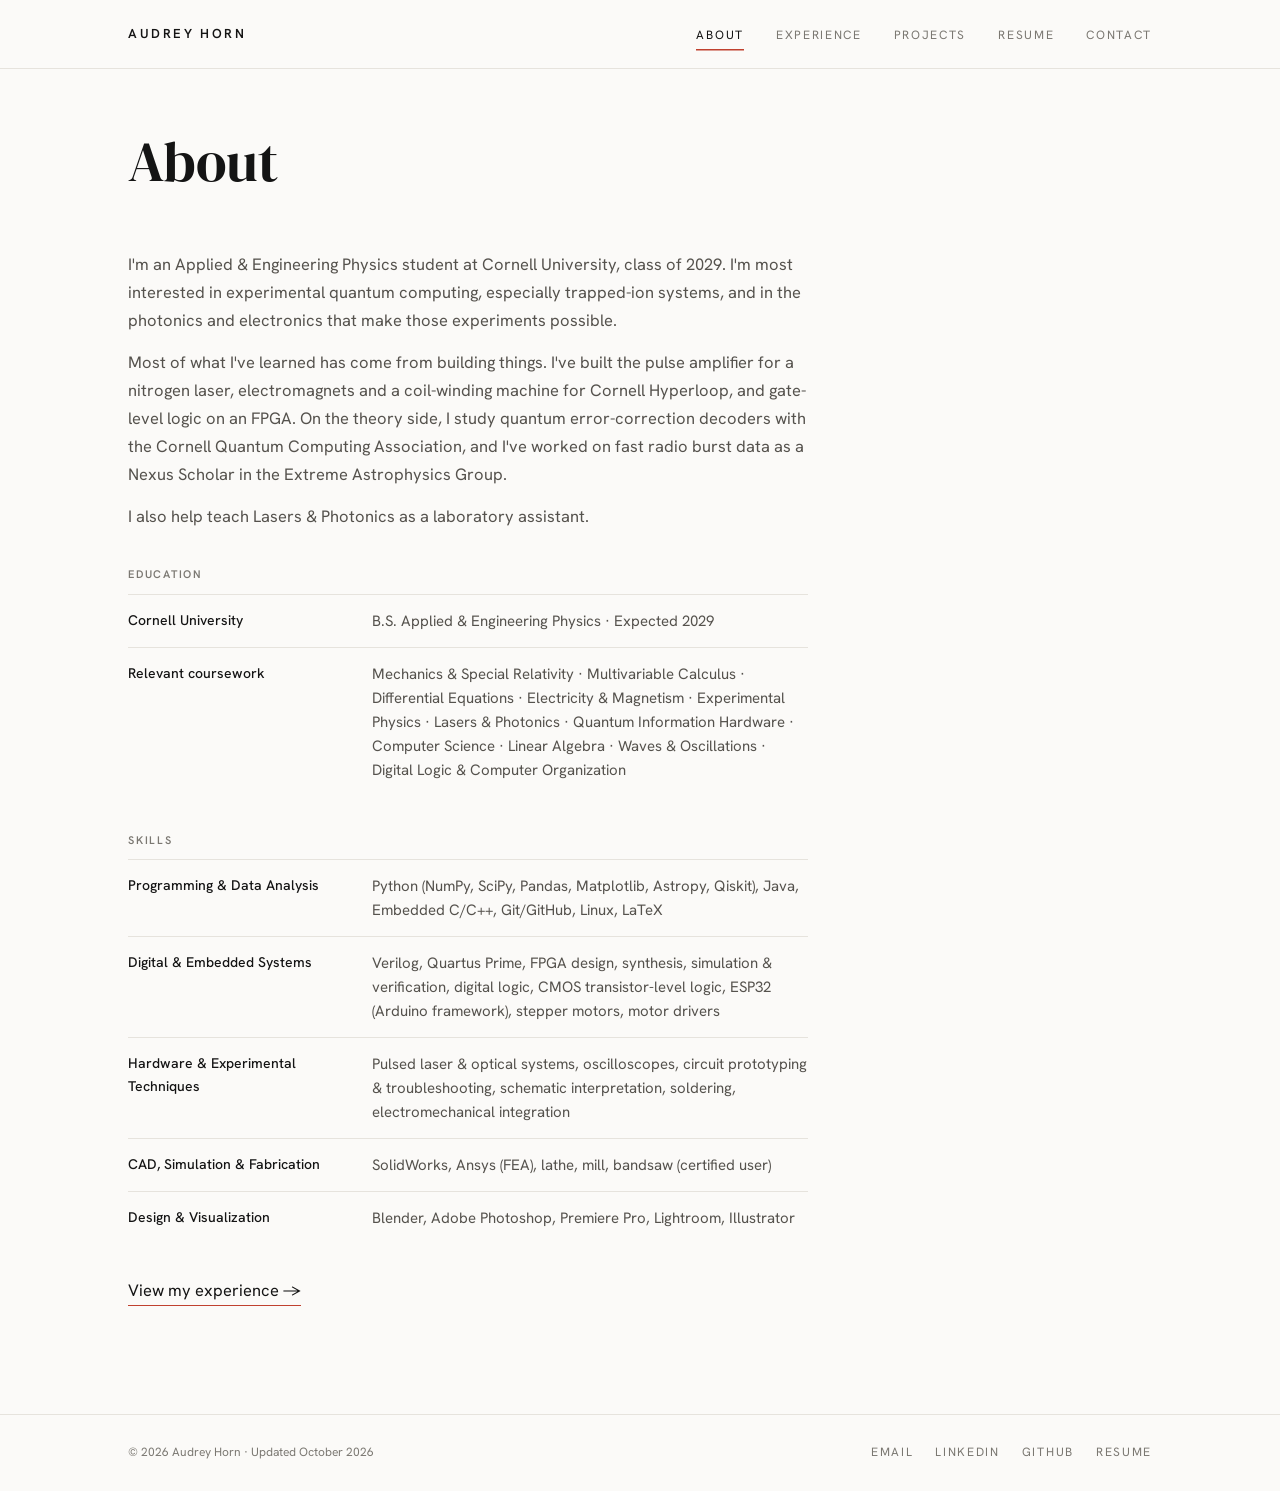
==== about.html @ 99f57e81 "Add files via upload Initial site" ====
<!doctype html>
<html lang="en">
<head>
  <meta charset="utf-8">
  <meta name="viewport" content="width=device-width, initial-scale=1">
  <title>About · Audrey Horn</title>
  <meta name="description" content="About Audrey Horn: Applied &amp; Engineering Physics at Cornell, interested in experimental quantum computing, photonics, and hardware.">
  <meta property="og:title" content="About · Audrey Horn">
  <meta property="og:description" content="About Audrey Horn: Applied &amp; Engineering Physics at Cornell, interested in experimental quantum computing, photonics, and hardware.">
  <link rel="icon" href="assets/img/favicon.svg" type="image/svg+xml">
  <link rel="preconnect" href="https://fonts.googleapis.com">
  <link rel="preconnect" href="https://fonts.gstatic.com" crossorigin>
  <link href="https://fonts.googleapis.com/css2?family=DM+Serif+Display&family=Hanken+Grotesk:wght@400;500;600&family=IBM+Plex+Mono:wght@400;500&display=swap" rel="stylesheet">
  <link rel="stylesheet" href="assets/css/style.css">
</head>
<body data-root="" data-page="about">
  <header id="site-nav"></header>
  <main class="wrap">
    <div class="page-head">
      <h1>About</h1>
    </div>
    <div class="about-grid">
      <div class="prose">
        <p>I'm an Applied &amp; Engineering Physics student at Cornell University, class of 2029. I'm most interested in experimental quantum computing, especially trapped-ion systems, and in the photonics and electronics that make those experiments possible.</p>
        <p>Most of what I've learned has come from building things. I've built the pulse amplifier for a nitrogen laser, electromagnets and a coil-winding machine for Cornell Hyperloop, and gate-level logic on an FPGA. On the theory side, I study quantum error-correction decoders with the Cornell Quantum Computing Association, and I've worked on fast radio burst data as a Nexus Scholar in the Extreme Astrophysics Group.</p>
        <p>I also help teach Lasers &amp; Photonics as a laboratory assistant.</p>
        <!-- Add a personal paragraph here: what got you into physics, what you do for fun, etc. -->

        <h2>Education</h2>
        <dl class="dl">
          <div><dt>Cornell University</dt><dd>B.S. Applied &amp; Engineering Physics · Expected 2029</dd></div>
          <div><dt>Relevant coursework</dt><dd id="coursework"></dd></div>
        </dl>

        <h2>Skills</h2>
        <dl class="dl" id="skills"></dl>

        <p style="margin-top:32px"><a class="link-arrow" href="experience.html" style="color:var(--ink)">View my experience →</a></p>
      </div>
      <div>
        <!-- To add a photo: put it at assets/img/portrait.jpg and uncomment the next line.
        <div class="portrait"><img src="assets/img/portrait.jpg" alt="Audrey Horn"></div>
        -->
      </div>
    </div>
  </main>

  <footer id="site-footer"></footer>
  <script src="assets/js/data.js"></script>
  <script src="assets/js/site.js"></script>
</body>
</html>
---- assets/css/style.css ----
/* ==========================================================
   Audrey Horn — site styles
   Colors and fonts live in :root; change them there.
   ========================================================== */
:root{
  --serif:'DM Serif Display',Georgia,serif;
  --sans:'Hanken Grotesk',system-ui,-apple-system,sans-serif;
  --mono:'IBM Plex Mono',ui-monospace,Menlo,monospace;
  --bg:#FBFAF8;
  --surface:#FFFFFF;
  --ink:#141414;
  --mut:#7b7872;
  --mut2:#55524d;
  --line:#e6e3dd;
  --acc:#C0412F;
  --acc-soft:#F7E6E2;
  --fig:#F1EFEA;
  --max:1120px;
  --gutter:48px;
}
*{box-sizing:border-box}
html{-webkit-text-size-adjust:100%}
body{margin:0;background:var(--bg);color:var(--ink);font:16px/1.6 var(--sans);-webkit-font-smoothing:antialiased;display:flex;flex-direction:column;min-height:100vh}
main{flex:1}
a{color:inherit}
img{max-width:100%;display:block}
::selection{background:var(--acc-soft)}
:focus-visible{outline:2px solid var(--acc);outline-offset:3px;border-radius:2px}
.wrap{max-width:var(--max);margin:0 auto;padding:0 var(--gutter)}
.sr-only{position:absolute;width:1px;height:1px;overflow:hidden;clip:rect(0 0 0 0);white-space:nowrap}

/* ---------- navigation ---------- */
.site-nav{border-bottom:1px solid var(--line);background:var(--bg);position:sticky;top:0;z-index:10}
.site-nav .wrap{display:flex;justify-content:space-between;align-items:center;height:68px}
.site-nav .brand{font-size:13px;letter-spacing:.2em;font-weight:600;text-decoration:none;text-transform:uppercase}
.site-nav ul{display:flex;gap:32px;list-style:none;margin:0;padding:0}
.site-nav ul a{font-size:12px;letter-spacing:.14em;color:var(--mut);text-decoration:none;text-transform:uppercase;padding:6px 0;transition:color .15s}
.site-nav ul a:hover{color:var(--ink)}
.site-nav ul a[aria-current="page"]{color:var(--ink);box-shadow:0 1.5px 0 var(--acc)}
.menu-btn{display:none;background:none;border:0;padding:8px;margin-right:-8px;cursor:pointer;color:var(--ink)}
.menu-btn span{display:block;width:20px;height:1.5px;background:currentColor;margin:5px 0;transition:transform .2s,opacity .2s}

/* ---------- footer ---------- */
.site-footer{border-top:1px solid var(--line);margin-top:96px}
.site-footer .wrap{display:flex;justify-content:space-between;align-items:center;flex-wrap:wrap;gap:12px;padding-top:28px;padding-bottom:28px;font-size:12px;color:var(--mut)}
.site-footer .links{display:flex;gap:22px;letter-spacing:.14em;text-transform:uppercase}
.site-footer a{text-decoration:none}
.site-footer a:hover{color:var(--ink)}

/* ---------- shared text pieces ---------- */
.link-arrow{text-decoration:none;padding-bottom:4px;border-bottom:1.5px solid var(--acc);transition:color .15s}
.link-arrow:hover{color:var(--acc)}
.caps{font-size:12px;letter-spacing:.14em;text-transform:uppercase;color:var(--mut)}
.caps a{text-decoration:none;transition:color .15s}
.caps a:hover{color:var(--acc)}
.eyebrow{font-size:11px;letter-spacing:.16em;text-transform:uppercase;color:var(--mut);margin:0 0 6px;font-weight:600}
.btn{display:inline-flex;align-items:center;gap:8px;font:500 14px var(--sans);padding:10px 18px;border-radius:6px;border:1px solid var(--line);background:var(--surface);color:var(--ink);text-decoration:none;cursor:pointer;transition:border-color .15s,color .15s}
.btn:hover{border-color:var(--acc);color:var(--acc)}
.btn.primary{background:var(--ink);color:#fff;border-color:var(--ink)}
.btn.primary:hover{background:var(--acc);border-color:var(--acc);color:#fff}

/* ---------- home ---------- */
.home{display:grid;grid-template-columns:minmax(0,1fr) minmax(0,1fr);gap:32px;align-items:center;min-height:calc(100vh - 68px - 120px);padding-top:56px;padding-bottom:40px}
.home h1{font:400 clamp(52px,6.6vw,86px)/.98 var(--serif);letter-spacing:-.02em;margin:0 0 20px}
.home .sub{color:var(--mut);font-size:17px;margin:0 0 18px}
.home .lede{color:var(--mut2);font-size:clamp(18px,1.7vw,20px);line-height:1.55;margin:0 0 32px;max-width:540px}
.home .ctas{display:flex;gap:30px;flex-wrap:wrap;font-size:17px}
.home .soc{display:flex;gap:22px;flex-wrap:wrap;margin-top:32px}

/* ---------- Bloch sphere (hero) ---------- */
.bloch{display:flex;flex-direction:column;align-items:center;user-select:none;-webkit-user-select:none}
.bloch .split{display:flex;align-items:center;gap:22px}
.bloch .float{animation:float 5s ease-in-out infinite}
@keyframes float{50%{transform:translateY(-8px)}}
.bloch canvas{display:block;width:220px;height:220px;cursor:pointer;border-radius:50%}
.bloch .shadow{width:100px;height:14px;border-radius:50%;background:radial-gradient(rgba(0,0,0,.13),rgba(0,0,0,0) 70%);margin:2px auto 0}
.bloch .cap{font:11px var(--mono);color:var(--mut);margin-top:14px;text-align:center}
.bloch .cap b{color:var(--acc);font-weight:500}
.bloch sup{font-size:.72em;color:var(--acc)}
.panel{width:240px;font:11.5px var(--mono);color:var(--mut2);font-variant-numeric:tabular-nums}
.panel h2{font:600 9.5px var(--sans);letter-spacing:.18em;color:var(--mut);margin:0 0 6px;text-transform:uppercase}
.panel section{padding:10px 0;border-top:1px solid var(--line)}
.panel section:first-child{border-top:0;padding-top:0}
.panel .ketsym{font-size:13px;color:var(--ink)}
.panel .ketnum{font-size:12.5px;color:var(--ink);margin-top:2px;white-space:nowrap}
.panel .s{color:var(--mut)}
.panel .bar{display:grid;grid-template-columns:34px 1fr 42px;gap:8px;align-items:center;margin:3px 0}
.panel .tr{height:4px;background:#eeeae4;border-radius:2px;position:relative;overflow:hidden}
.panel .tr i{position:absolute;top:0;bottom:0;left:0;background:var(--ink);border-radius:2px}
.panel .tr.c:after{content:"";position:absolute;left:50%;top:-2px;bottom:-2px;width:1px;background:#cfc9c0}
.panel .v{text-align:right;color:var(--ink)}
.panel .phase{display:flex;align-items:center;gap:12px}
.panel .phase h2{margin:0}
.panel .phase div div{color:var(--ink)}

/* ---------- page headers ---------- */
.page-head{padding-top:64px;padding-bottom:12px}
.page-head h1{font:400 clamp(40px,5.5vw,56px)/1.05 var(--serif);letter-spacing:-.01em;margin:0 0 10px}
.page-head p{color:var(--mut);margin:0;max-width:620px}

/* ---------- index lists (experience / projects) ---------- */
.group-title{font-size:11px;letter-spacing:.16em;text-transform:uppercase;color:var(--mut);margin:44px 0 6px;font-weight:600}
.rows{list-style:none;margin:0;padding:0;border-bottom:1px solid var(--line)}
.row a{display:grid;grid-template-columns:150px minmax(0,1fr) 24px;gap:24px;padding:20px 0;border-top:1px solid var(--line);align-items:baseline;text-decoration:none}
.row .when{font-size:13px;color:var(--mut)}
.row .what b{display:block;font-weight:500;font-size:18px;transition:color .15s}
.row .what span{display:block;font-size:14.5px;color:var(--mut)}
.row .what small{display:block;font-size:14px;color:var(--mut2);margin-top:6px}
.row .arrow{color:var(--acc);transition:transform .15s;justify-self:end}
.row a:hover b{color:var(--acc)}
.row a:hover .arrow{transform:translateX(4px)}
.tags{display:flex;flex-wrap:wrap;gap:6px;margin-top:10px}
.row .what .tags span,.tags span{display:inline-block;font-size:11.5px;color:var(--mut2);border:1px solid var(--line);border-radius:99px;padding:1px 10px;background:var(--surface)}

/* ---------- entry (detail) pages ---------- */
.crumb{font-size:11px;letter-spacing:.14em;text-transform:uppercase;color:var(--mut);text-decoration:none;display:inline-block;margin-bottom:20px}
.crumb b{color:var(--acc);font-weight:500}
.crumb:hover{color:var(--ink)}
.entry-sub{color:var(--mut);font-size:17px;margin:0}
.entry-grid{display:grid;grid-template-columns:minmax(0,1fr) 230px;gap:64px;margin-top:36px}
.prose{max-width:680px}
.prose h2{font-size:11px;letter-spacing:.16em;text-transform:uppercase;color:var(--mut);margin:36px 0 10px;font-weight:600}
.prose h2:first-child{margin-top:0}
.prose p,.prose li{color:var(--mut2);font-size:16.5px;line-height:1.7}
.prose p{margin:0 0 14px}
.prose ul{margin:0;padding-left:20px}
.prose li{margin-bottom:8px}
.prose li::marker{color:var(--acc)}
.prose a{color:var(--ink);text-decoration-color:var(--acc);text-underline-offset:3px}
.fig{margin:28px 0}
.fig .ph{aspect-ratio:16/9;border-radius:8px;background:var(--fig);display:flex;align-items:center;justify-content:center;font:12px var(--mono);color:var(--mut);text-align:center;padding:16px}
.fig a{display:block;border:1px solid var(--line);border-radius:8px;background:#fff;padding:12px;transition:border-color .15s}
.fig a:hover{border-color:var(--acc)}
.fig img{width:auto;max-width:100%;max-height:560px;margin:0 auto;border-radius:4px}
.fig figcaption{font-size:13px;color:var(--mut);margin-top:8px}
.facts{position:sticky;top:96px;align-self:start}
.facts div{border-top:1px solid var(--line);padding:10px 0;font-size:14px}
.facts span{display:block;font-size:10px;letter-spacing:.14em;color:var(--mut);text-transform:uppercase;margin-bottom:2px}
.pn{display:flex;justify-content:space-between;gap:20px;margin-top:56px;padding-top:18px;border-top:1px solid var(--line);font-size:14px}
.pn a{text-decoration:none;color:var(--mut);transition:color .15s}
.pn a:hover{color:var(--acc)}
.pn small{display:block;font-size:10px;letter-spacing:.14em;text-transform:uppercase}

/* ---------- about ---------- */
.about-grid{display:grid;grid-template-columns:minmax(0,1fr) 280px;gap:64px;margin-top:36px}
.portrait{aspect-ratio:4/5;border-radius:8px;background:var(--fig);display:flex;align-items:center;justify-content:center;font:12px var(--mono);color:var(--mut);overflow:hidden}
.portrait img{width:100%;height:100%;object-fit:cover}
.dl{margin:0}
.dl div{display:grid;grid-template-columns:220px minmax(0,1fr);gap:24px;padding:14px 0;border-top:1px solid var(--line)}
.dl dt{font-size:14px;font-weight:500}
.dl dd{margin:0;color:var(--mut2);font-size:15px}

/* ---------- resume ---------- */
.resume-actions{display:flex;gap:10px;flex-wrap:wrap;margin-top:24px}
.resume{margin-top:44px;max-width:860px}
.resume h2{font-size:11px;letter-spacing:.16em;text-transform:uppercase;color:var(--mut);margin:44px 0 0;padding-bottom:10px;border-bottom:1px solid var(--ink);font-weight:600}
.r-item{padding:18px 0;border-bottom:1px solid var(--line)}
.r-item header{display:flex;justify-content:space-between;gap:16px;flex-wrap:wrap}
.r-item h3{margin:0;font-size:17px;font-weight:600}
.r-item h3 a{text-decoration:none}
.r-item h3 a:hover{color:var(--acc)}
.r-item .when{font-size:14px;color:var(--mut)}
.r-item .role{font-size:15px;color:var(--mut2);margin:2px 0 8px}
.r-item ul{margin:0;padding-left:20px}
.r-item li{font-size:14.5px;color:var(--mut2);line-height:1.6;margin-bottom:4px}
.r-item li::marker{color:var(--acc)}
.pdf-frame{width:100%;height:80vh;border:1px solid var(--line);border-radius:8px;margin-top:28px;background:var(--surface)}

/* ---------- contact ---------- */
.contact-list{list-style:none;margin:36px 0 0;padding:0;max-width:680px;border-bottom:1px solid var(--line)}
.contact-list a{display:grid;grid-template-columns:150px minmax(0,1fr) 24px;gap:24px;padding:22px 0;border-top:1px solid var(--line);text-decoration:none;align-items:baseline}
.contact-list .k{font-size:11px;letter-spacing:.16em;text-transform:uppercase;color:var(--mut)}
.contact-list .val{font-size:19px;transition:color .15s}
.contact-list .arrow{color:var(--acc);justify-self:end;transition:transform .15s}
.contact-list a:hover .val{color:var(--acc)}
.contact-list a:hover .arrow{transform:translateX(4px)}

/* ---------- responsive ---------- */
@media (max-width:980px){
  .home{grid-template-columns:1fr;min-height:0;gap:56px;padding-top:48px}
  .entry-grid,.about-grid{grid-template-columns:1fr;gap:36px}
  .facts{position:static;display:grid;grid-template-columns:repeat(2,minmax(0,1fr));column-gap:24px}
  .about-grid .portrait{max-width:280px;order:-1}
}
@media (max-width:760px){
  :root{--gutter:20px}
  .site-nav .wrap{height:60px}
  .menu-btn{display:block}
  .site-nav ul{display:none;position:absolute;left:0;right:0;top:60px;flex-direction:column;gap:0;background:var(--bg);border-bottom:1px solid var(--line);padding:6px var(--gutter) 14px}
  .site-nav ul a{display:block;padding:12px 0;font-size:13px}
  .site-nav ul a[aria-current="page"]{box-shadow:none;color:var(--acc)}
  .site-nav.open ul{display:flex}
  .site-nav.open .menu-btn span:nth-child(1){transform:translateY(6.5px) rotate(45deg)}
  .site-nav.open .menu-btn span:nth-child(2){opacity:0}
  .site-nav.open .menu-btn span:nth-child(3){transform:translateY(-6.5px) rotate(-45deg)}
  .bloch .split{flex-direction:column;gap:20px}
  .panel{width:100%;max-width:320px}
  .row a,.contact-list a{grid-template-columns:minmax(0,1fr) 20px;gap:4px 16px}
  .row .when,.contact-list .k{grid-column:1/-1}
  .dl div{grid-template-columns:1fr;gap:4px}
  .pdf-frame{display:none}
}
@media (prefers-reduced-motion:reduce){
  .bloch .float{animation:none}
  *{transition:none!important}
}
@media print{
  .site-nav,.site-footer,.resume-actions,.pdf-frame{display:none}
  body{background:#fff}
}
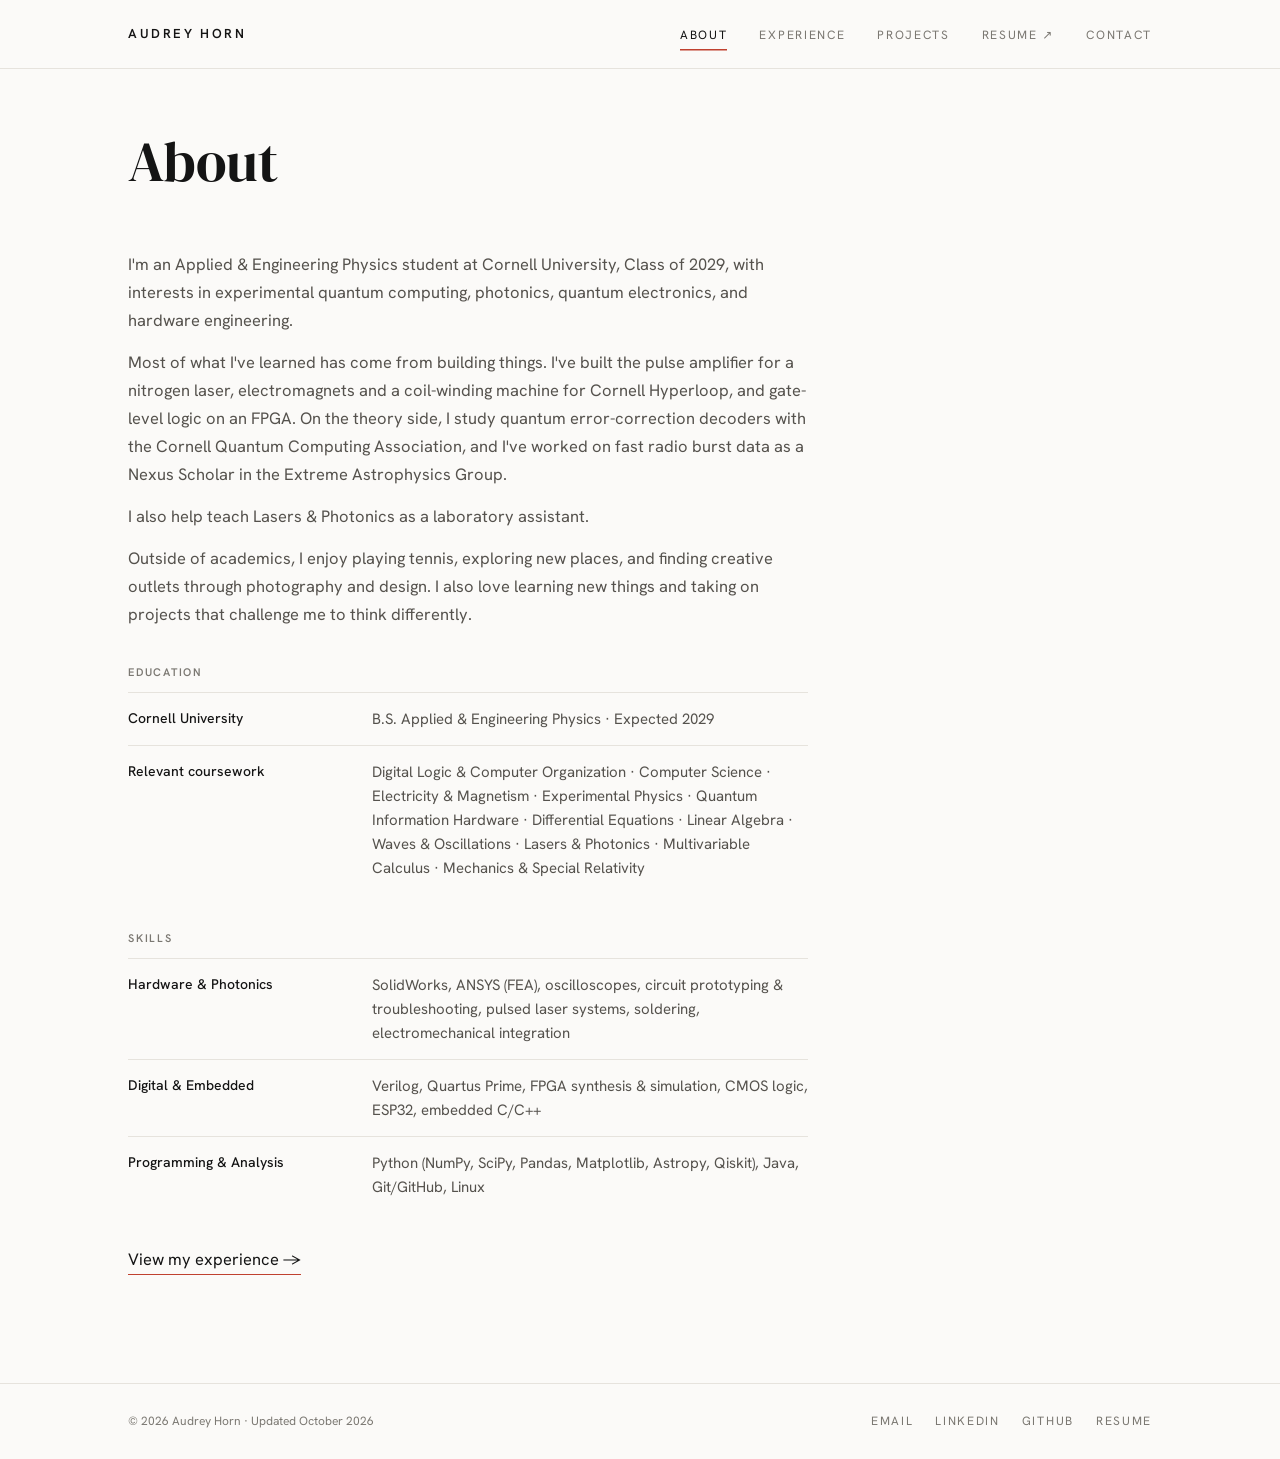
==== commit aa64f655: "Update personal description in about.html" ====
--- a/about.html
+++ b/about.html
@@ -21,10 +21,10 @@
     </div>
     <div class="about-grid">
       <div class="prose">
-        <p>I'm an Applied &amp; Engineering Physics student at Cornell University, class of 2029. I'm most interested in experimental quantum computing, especially trapped-ion systems, and in the photonics and electronics that make those experiments possible.</p>
+        <p>I'm an Applied &amp; Engineering Physics student at Cornell University, Class of 2029, with interests in experimental quantum computing, photonics, quantum electronics, and hardware engineering.</p>
         <p>Most of what I've learned has come from building things. I've built the pulse amplifier for a nitrogen laser, electromagnets and a coil-winding machine for Cornell Hyperloop, and gate-level logic on an FPGA. On the theory side, I study quantum error-correction decoders with the Cornell Quantum Computing Association, and I've worked on fast radio burst data as a Nexus Scholar in the Extreme Astrophysics Group.</p>
         <p>I also help teach Lasers &amp; Photonics as a laboratory assistant.</p>
-        <!-- Add a personal paragraph here: what got you into physics, what you do for fun, etc. -->
+        <p>Outside of academics, I enjoy playing tennis, exploring new places, and finding creative outlets through photography and design. I also love learning new things and taking on projects that challenge me to think differently.</p>
 
         <h2>Education</h2>
         <dl class="dl">
